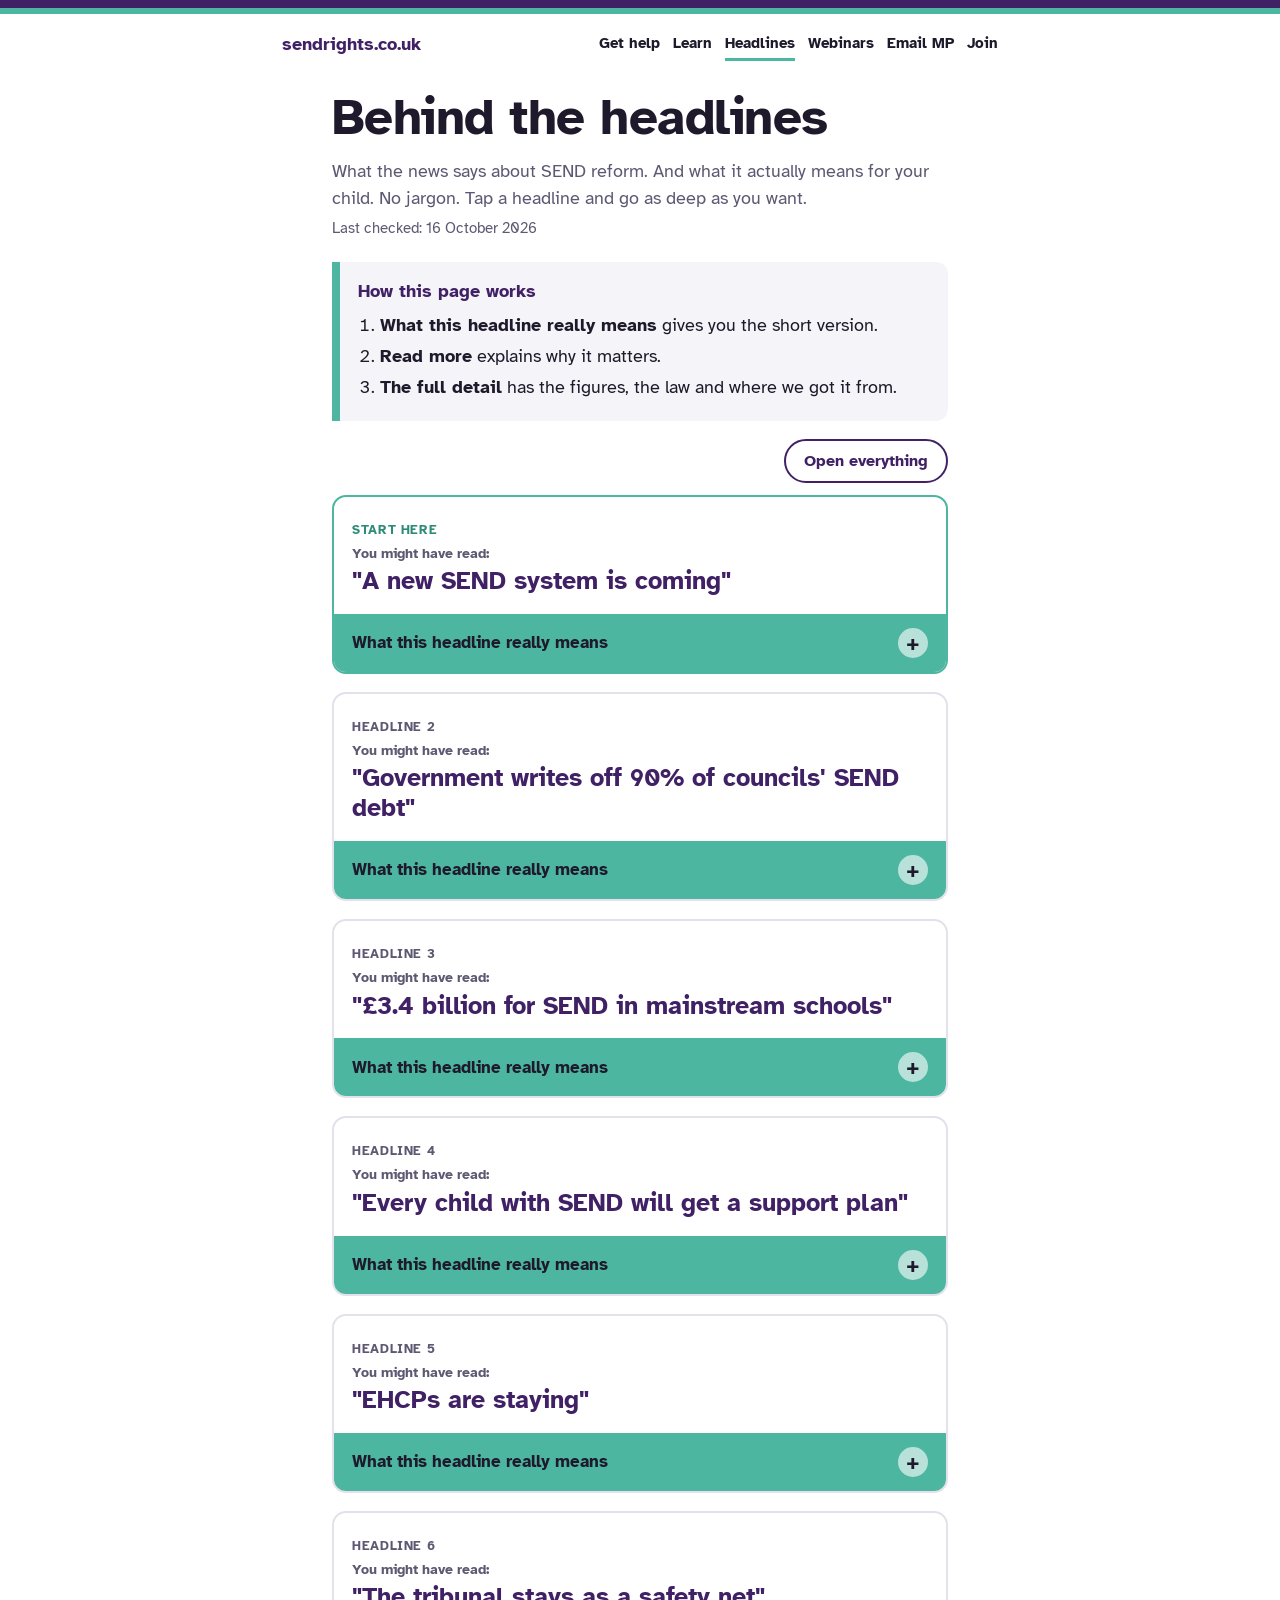
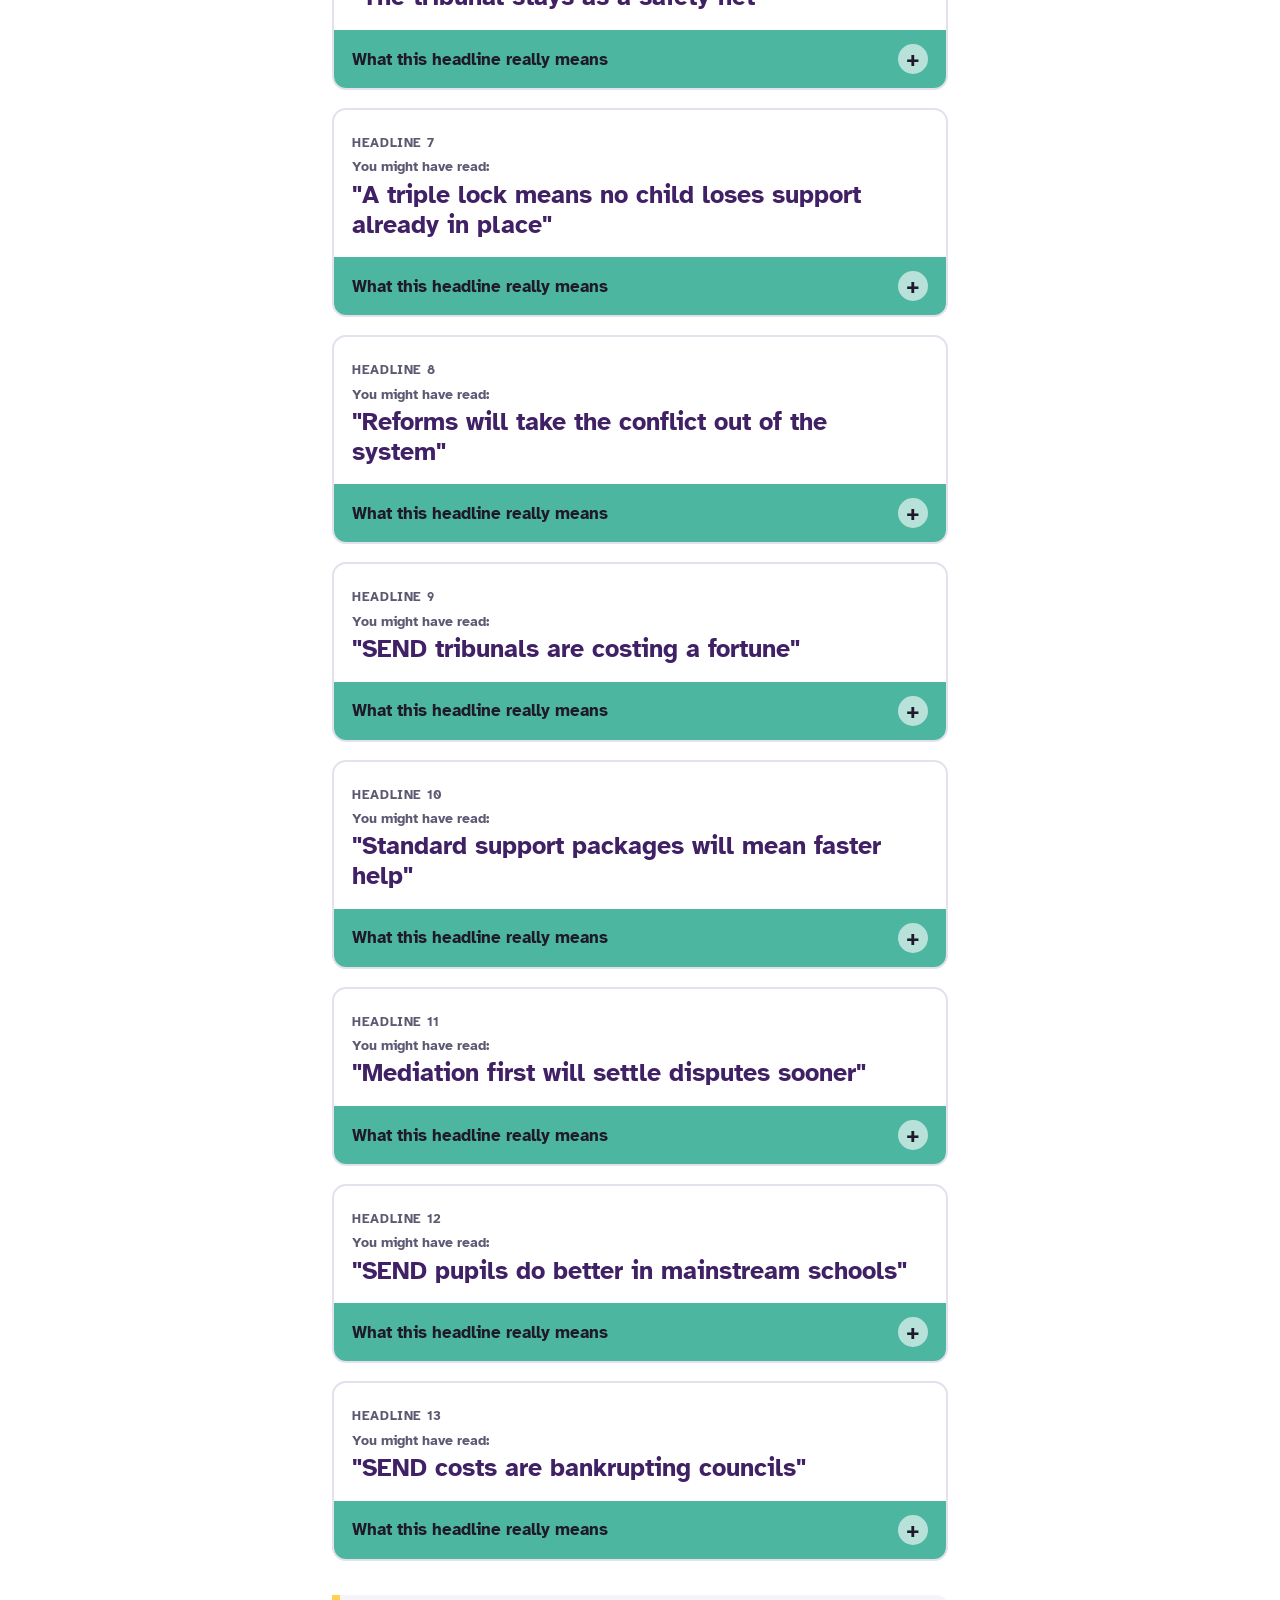
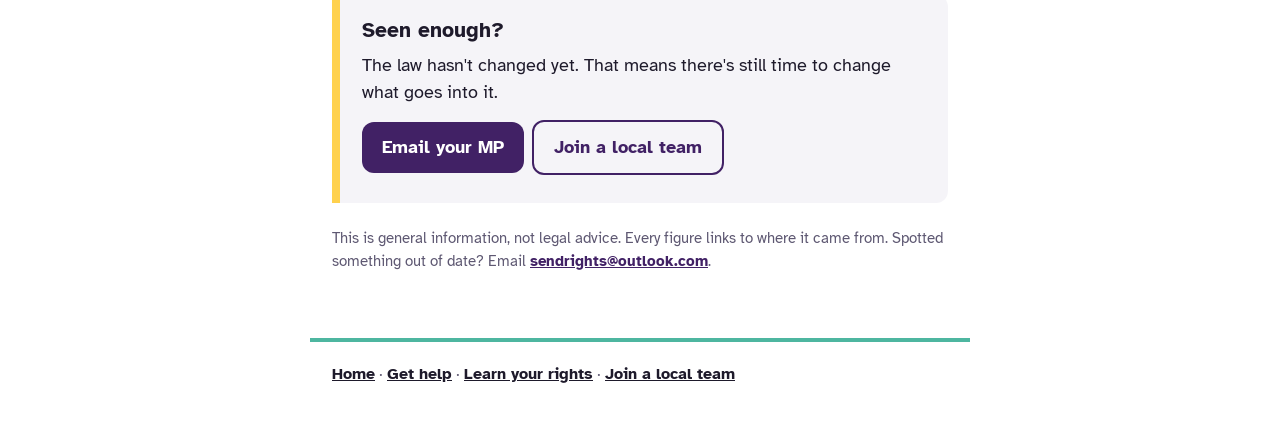
==== headlines.html @ 2fbb5304 "Add Behind the headlines page and link it from nav and home Co-Authored-By: Claude Opus 5.5 <noreply" ====
<!DOCTYPE html>
<html lang="en-GB">
<head>
<meta charset="utf-8">
<meta name="viewport" content="width=device-width, initial-scale=1, viewport-fit=cover">
<title>Behind the headlines | sendrights.co.uk</title>
<meta name="description" content="What the news says about SEND reform, and what it actually means for your child. Plain English, one tap at a time.">
<meta property="og:title" content="Behind the headlines">
<meta property="og:description" content="What the news says about SEND reform, and what it actually means for your child.">
<meta property="og:url" content="https://sendrights.co.uk/headlines">
<meta property="og:image" content="https://sendrights.co.uk/og-learn.png">
<meta property="og:image:width" content="1200">
<meta property="og:image:height" content="630">
<meta property="og:type" content="website">
<meta name="twitter:card" content="summary_large_image">
<meta name="twitter:image" content="https://sendrights.co.uk/og-learn.png">
<link rel="preconnect" href="https://fonts.googleapis.com">
<link rel="preconnect" href="https://fonts.gstatic.com" crossorigin>
<link href="https://fonts.googleapis.com/css2?family=Atkinson+Hyperlegible:wght@400;700&display=swap" rel="stylesheet">
<link rel="stylesheet" href="/site.css">
<style>
:root{--teal-soft:#E6F5F1;--yellow-soft:#FFF6DB;--t2line:#CFE9E2;--t3line:#F1DFA6}
@media (prefers-color-scheme:dark){:root{--teal-soft:#1D2E2C;--yellow-soft:#2E2818;--t2line:#2C4A44;--t3line:#4A3F22}}
.intro{color:var(--muted);font-size:1.1rem;margin:14px 0 6px;max-width:34em}
.checked{color:var(--muted);font-size:.95rem;margin:0 0 22px}
.how{background:var(--tint);border-left:8px solid var(--teal);border-radius:0 12px 12px 0;padding:16px 18px;margin:0 0 8px}
.how h2{font-size:1.15rem;margin:0 0 6px;color:var(--plum-text)}
.how ol{margin:0;padding-left:22px}
.how li{margin:4px 0}
.controls{display:flex;justify-content:flex-end;margin:18px 0 12px}
.controls button{font:inherit;font-size:1rem;font-weight:700;background:transparent;color:var(--plum-text);border:2px solid var(--plum-text);border-radius:999px;padding:8px 18px;cursor:pointer}
.controls button:hover{background:var(--plum);border-color:var(--plum);color:#fff}
article.hl{background:var(--card);border:2px solid var(--line);border-radius:14px;margin:0 0 18px;overflow:hidden}
article.hl.start{border-color:var(--teal)}
.hl-head{padding:18px 18px 4px}
.num{display:inline-block;font-size:.8rem;font-weight:700;letter-spacing:.05em;text-transform:uppercase;color:var(--muted);margin-bottom:4px}
.start .num{color:var(--teal-text)}
.says{font-size:.85rem;font-weight:700;color:var(--muted);margin:0}
.hl h3{font-size:clamp(1.25rem,4.6vw,1.55rem);line-height:1.2;color:var(--plum-text);margin:2px 0 14px}
details{margin:0}
summary{list-style:none;cursor:pointer;display:flex;align-items:center;justify-content:space-between;gap:12px;font-weight:700}
summary::-webkit-details-marker{display:none}
summary::after{content:"+";flex:none;width:30px;height:30px;border-radius:50%;display:grid;place-items:center;font-size:22px;line-height:1}
details[open]>summary::after{content:"\2212"}
summary:focus-visible{outline:3px solid var(--yellow);outline-offset:2px}
details.t1>summary{background:var(--teal);color:#1E1A2B;padding:14px 18px;font-size:1.05rem}
details.t1>summary::after{background:rgba(255,255,255,.6);color:#1E1A2B}
details.t1>.body{padding:16px 18px 18px;background:var(--teal-soft)}
.nutshell{font-size:1.15rem;margin:0 0 16px}
details.t2{background:var(--card);border-radius:12px;border:1px solid var(--t2line)}
details.t2>summary{padding:12px 16px;color:var(--plum-text)}
details.t2>summary::after{background:var(--yellow);color:#412165}
details.t2>.body{padding:0 16px 16px}
details.t3{background:var(--yellow-soft);border-radius:10px;margin-top:14px;border:1px solid var(--t3line)}
details.t3>summary{padding:11px 14px;color:var(--plum-text);font-size:.98rem}
details.t3>summary::after{background:var(--plum);color:#fff;font-size:20px}
details.t3>.body{padding:0 14px 14px;font-size:1rem}
.body p{margin:0 0 12px}
.body p:last-child{margin-bottom:0}
.body ul{margin:0 0 12px;padding-left:22px}
.body li{margin:4px 0}
.do{background:var(--card);border-left:4px solid var(--teal);padding:10px 12px;border-radius:6px;margin:12px 0}
.do strong{color:var(--plum-text)}
.src{font-size:.85rem;color:var(--muted);margin-top:12px}
.src a{color:var(--muted)}
.next{margin-top:34px;padding:20px 22px;border-left:8px solid var(--yellow);background:var(--tint);border-radius:0 12px 12px 0}
.next h2{margin:0 0 6px;font-size:1.3rem}
.next p{margin:0 0 14px}
.btn{display:inline-block;background:var(--plum);color:#fff;font-weight:700;padding:12px 20px;border-radius:12px;text-decoration:none;margin:0 8px 8px 0}
.btn.alt{background:transparent;color:var(--plum-text);border:2px solid var(--plum-text)}
.note{color:var(--muted);font-size:.95rem;margin-top:24px}
.note a{color:var(--plum-text);font-weight:700}
@media print{details>.body{display:block!important}summary::after,.controls,.site-head nav{display:none}}
</style>
</head>
<body>
<div class="bars" aria-hidden="true"></div>
<header class="site-head"><a class="brand" href="/">sendrights.co.uk</a><nav><a href="/help">Get help</a><a href="/learn">Learn</a><a href="/headlines" aria-current="page">Headlines</a><a href="/webinars">Webinars</a><a href="/mp">Email MP</a><a href="/join">Join</a></nav></header>
<main>
  <h1 class="page-title">Behind the headlines</h1>
  <p class="intro">What the news says about SEND reform. And what it actually means for your child. No jargon. Tap a headline and go as deep as you want.</p>
  <p class="checked">Last checked: 16 October 2026</p>

  <section class="how">
    <h2>How this page works</h2>
    <ol>
      <li><strong>What this headline really means</strong> gives you the short version.</li>
      <li><strong>Read more</strong> explains why it matters.</li>
      <li><strong>The full detail</strong> has the figures, the law and where we got it from.</li>
    </ol>
  </section>

  <div class="controls">
    <button type="button" id="toggleAll" aria-pressed="false">Open everything</button>
  </div>

  <!-- 1 -->
  <article class="hl start">
    <div class="hl-head">
      <span class="num">Start here</span>
      <p class="says">You might have read:</p>
      <h3>"A new SEND system is coming"</h3>
    </div>
    <details class="t1">
      <summary>What this headline really means</summary>
      <div class="body">
        <p class="nutshell">None of it is law yet. Your child's rights today are exactly the same as they were.</p>
        <details class="t2">
          <summary>Read more</summary>
          <div class="body">
            <p>The government has published plans. Plans are not law. To change your child's rights, Parliament has to pass a new Act first.</p>
            <p>So if a school or council tells you support has changed "because of the reforms", that is not correct. Ask them to put it in writing and tell you which law they are relying on.</p>
            <details class="t3">
              <summary>The full detail</summary>
              <div class="body">
                <p>The plans are in the Schools White Paper, "Every Child Achieving and Thriving", published on 23 February 2026. The consultation on it closed on 18 May 2026.</p>
                <p>The King's Speech on 13 May 2026 announced an "Education for All Bill" to bring in the changes. Most of the changes are expected from 2029 or 2030.</p>
                <p>Until then, the Children and Families Act 2014 still applies in full. That means today:</p>
                <ul>
                  <li>You can ask your council for an EHC needs assessment. It has 6 weeks to decide.</li>
                  <li>A final plan should be issued within 20 weeks.</li>
                  <li>The council must deliver what is in the plan.</li>
                  <li>You can appeal to an independent tribunal if you disagree.</li>
                </ul>
                <div class="do"><strong>What you can do:</strong> use your rights now. IPSEA and SOS!SEN both give free advice, and IPSEA has template letters.</div>
                <p class="src">Sources: <a href="https://commonslibrary.parliament.uk/research-briefings/cbp-10550">House of Commons Library</a> · <a href="https://feweek.co.uk/education-for-all-send-reform-bill-confirmed-in-kings-speech-2026/">FE Week</a> · <a href="https://contact.org.uk/about-contact/news-and-views/brief-overview-of-the-schools-white-paper-in-england/">Contact</a> · <a href="https://www.ipsea.org.uk/">IPSEA</a> · <a href="https://www.sossen.org.uk/">SOS!SEN</a></p>
              </div>
            </details>
          </div>
        </details>
      </div>
    </details>
  </article>

  <!-- 2 -->
  <article class="hl">
    <div class="hl-head">
      <span class="num">Headline 2</span>
      <p class="says">You might have read:</p>
      <h3>"Government writes off 90% of councils' SEND debt"</h3>
    </div>
    <details class="t1">
      <summary>What this headline really means</summary>
      <div class="body">
        <p class="nutshell">The government will pay off most of what councils overspent on SEND. But the money comes with strings attached.</p>
        <details class="t2">
          <summary>Read more</summary>
          <div class="body">
            <p>Councils don't get the money automatically. They have to write a "local SEND reform plan", and the government has to approve it.</p>
            <p>That plan commits the council to the government's reforms. The same reforms that would weaken families' legal rights.</p>
            <p>So the write-off works like a reward for signing up. A council that won't sign up stays in debt.</p>
            <details class="t3">
              <summary>The full detail</summary>
              <div class="body">
                <p>The write-off covers 90% of councils' high needs deficits built up to the end of March 2026. In total that is around £5 billion. It is paid as a "high needs stability grant".</p>
                <p>Councils still have to find the other 10% themselves. For Hampshire alone, that is more than £35 million.</p>
                <p>One critic warned the local plans risk becoming a national version of the "safety valve" scheme. Under that scheme, some councils got bailout money in exchange for cutting SEND costs.</p>
                <p>The debt didn't come from waste. It built up because the cost of supporting children with high needs was more than the money councils were given.</p>
                <div class="do"><strong>What you can do:</strong> ask your local councillors what your council's local SEND reform plan commits to, and whether families were consulted on it.</div>
                <p class="src">Sources: <a href="https://schoolsweek.co.uk/?p=241478">Schools Week</a> · <a href="https://schoolsweek.co.uk/council-wants-safety-valve-cash-back-in-dfe-deficit-write-off/">Schools Week (safety valve)</a> · <a href="https://www.liphookherald.com/news/politics/hampshire-ps354m-send-deficit-to-be-cut-under-government-bailout-878801">Liphook Herald (Hampshire)</a></p>
              </div>
            </details>
          </div>
        </details>
      </div>
    </details>
  </article>

  <!-- 3 -->
  <article class="hl">
    <div class="hl-head">
      <span class="num">Headline 3</span>
      <p class="says">You might have read:</p>
      <h3>"£3.4 billion for SEND in mainstream schools"</h3>
    </div>
    <details class="t1">
      <summary>What this headline really means</summary>
      <div class="body">
        <p class="nutshell">It sounds huge. But it is spread over three years and across every school in England. And none of it is promised to your child.</p>
        <details class="t2">
          <summary>Read more</summary>
          <div class="body">
            <p>The money is split into two pots. One goes straight to schools for things like small group help. The other pays for a bank of specialists, like speech and language therapists, that schools can call on.</p>
            <p>Both are good ideas. But neither is tied to a named child. A school decides how to spend it.</p>
            <p>An EHCP is different. It says what your child gets, and the council has to deliver it.</p>
            <details class="t3">
              <summary>The full detail</summary>
              <div class="body">
                <ul>
                  <li><strong>£1.6 billion</strong> over three years: the Inclusive Mainstream Fund, paid to early years settings, schools and colleges.</li>
                  <li><strong>£1.8 billion</strong> over three years: "Experts at Hand", a local bank of specialists schools can use, whether or not a child has an EHCP.</li>
                </ul>
                <p>This is real money, and it's fair to say so. But it covers every mainstream nursery, school and college in England, over three years.</p>
                <p>The big question is where the specialists will come from. Money can't buy a speech therapist who doesn't exist.</p>
                <p>Under section 42 of the Children and Families Act 2014, the council must secure the support written in an EHCP. A school fund carries no duty like that.</p>
                <p class="src">Sources: <a href="https://www.educationbusinessuk.net/node/24924">Education Business</a> · <a href="https://chamindajayanetti.substack.com/p/send-reform-a-tightrope-without-a">Chaminda Jayanetti</a></p>
              </div>
            </details>
          </div>
        </details>
      </div>
    </details>
  </article>

  <!-- 4 -->
  <article class="hl">
    <div class="hl-head">
      <span class="num">Headline 4</span>
      <p class="says">You might have read:</p>
      <h3>"Every child with SEND will get a support plan"</h3>
    </div>
    <details class="t1">
      <summary>What this headline really means</summary>
      <div class="body">
        <p class="nutshell">The plan is written by the school. An EHCP is the law. A school plan is a promise.</p>
        <details class="t2">
          <summary>Read more</summary>
          <div class="body">
            <p>The new plans are called Individual Support Plans, or ISPs. Schools would have a legal duty to write one for every child with SEND.</p>
            <p>But a duty to write a plan is not a duty to deliver it. If the school doesn't do what the ISP says, you couldn't take it to a judge.</p>
            <details class="t3">
              <summary>The full detail</summary>
              <div class="body">
                <p>ISPs would cover two levels of support, called "Targeted" and "Targeted Plus". They would replace today's SEN support.</p>
                <p>To be fair: children on SEN support today often have no written plan at all. For them, an ISP could be a step forward.</p>
                <p>The worry is the children who would qualify for an EHCP today, but would get an ISP instead. They would go from a legal right to a promise.</p>
                <p>The ISP proposals don't give families a route to tribunal. Even some supporters of the reforms have called for tribunal rights to cover ISP disputes.</p>
                <p class="src">Sources: <a href="https://contact.org.uk/about-contact/news-and-views/brief-overview-of-the-schools-white-paper-in-england/">Contact</a> · <a href="https://www.libdemvoice.org/labours-send-white-paper-gets-the-destination-right-and-the-journey-wrong-79193.html">Lib Dem Voice</a></p>
              </div>
            </details>
          </div>
        </details>
      </div>
    </details>
  </article>

  <!-- 5 -->
  <article class="hl">
    <div class="hl-head">
      <span class="num">Headline 5</span>
      <p class="says">You might have read:</p>
      <h3>"EHCPs are staying"</h3>
    </div>
    <details class="t1">
      <summary>What this headline really means</summary>
      <div class="body">
        <p class="nutshell">Only for children with "complex needs". Nobody has said what that means.</p>
        <details class="t2">
          <summary>Read more</summary>
          <div class="body">
            <p>The white paper doesn't define complex needs. But that phrase decides who keeps a legal right and who gets a school promise.</p>
            <p>The children most at risk are the ones who don't look complex in a classroom. The child who masks and seems fine. The child whose needs come out as behaviour. The child with anxiety who freezes or refuses.</p>
            <details class="t3">
              <summary>The full detail</summary>
              <div class="body">
                <p>Under the plans, only children who need a "Specialist Provision Package" would have an EHCP.</p>
                <p>More than 600,000 children in England have an EHCP today. Without a definition, families can't tell which of them would still qualify.</p>
                <p>If the definition isn't written into the Act itself, it could be set or changed later with much less scrutiny from Parliament.</p>
                <div class="do"><strong>What you can do:</strong> ask your MP one simple question. "What is the legal definition of complex needs, and where will it be written?"</div>
                <p class="src">Sources: <a href="https://www.healthwatchbrightonandhove.co.uk/news/2026-05-13/schools-white-paper-send-reforms">Healthwatch Brighton and Hove</a> · <a href="https://contact.org.uk/about-contact/news-and-views/brief-overview-of-the-schools-white-paper-in-england/">Contact</a></p>
              </div>
            </details>
          </div>
        </details>
      </div>
    </details>
  </article>

  <!-- 6 -->
  <article class="hl">
    <div class="hl-head">
      <span class="num">Headline 6</span>
      <p class="says">You might have read:</p>
      <h3>"The tribunal stays as a safety net"</h3>
    </div>
    <details class="t1">
      <summary>What this headline really means</summary>
      <div class="body">
        <p class="nutshell">It stays. But it loses its power over the thing families fight about most: which school.</p>
        <details class="t2">
          <summary>Read more</summary>
          <div class="body">
            <p>Today, if a judge agrees with you, they can order the council to name the school your child needs.</p>
            <p>Under the plans, the tribunal couldn't name a school. It could only ask the council to look at its decision again. Then the council decides again.</p>
            <p>That's the council marking its own homework.</p>
            <details class="t3">
              <summary>The full detail</summary>
              <div class="body">
                <p>Section 39 of the Children and Families Act 2014 says the council must name the school you ask for, unless:</p>
                <ul>
                  <li>it isn't suitable for your child, or</li>
                  <li>it would affect other children's education, or</li>
                  <li>it would be an inefficient use of resources.</li>
                </ul>
                <p>Around 25,000 SEND appeals were registered in 2024/25. Even in appeals about which school, parents still won more than half the time. Under the plans, those wins would become a request to think again.</p>
                <p class="src">Sources: <a href="https://www.wardhadaway.com/insights/updates/the-biggest-shift-in-send-we-have-seen-in-a-decade-exploring-the-schools-white-paper-2026/">Ward Hadaway</a> · <a href="https://www.brownejacobson.com/insights/send-tribunal-data-released">Browne Jacobson</a></p>
              </div>
            </details>
          </div>
        </details>
      </div>
    </details>
  </article>

  <!-- 7 -->
  <article class="hl">
    <div class="hl-head">
      <span class="num">Headline 7</span>
      <p class="says">You might have read:</p>
      <h3>"A triple lock means no child loses support already in place"</h3>
    </div>
    <details class="t1">
      <summary>What this headline really means</summary>
      <div class="body">
        <p class="nutshell">It protects support that's already there, for now. It doesn't protect the children who come next.</p>
        <details class="t2">
          <summary>Read more</summary>
          <div class="body">
            <p>Children with an EHCP in a mainstream school wouldn't be moved onto the new plans until at least 2030. That's a delay, not a guarantee.</p>
            <p>And it does nothing for a younger brother or sister, or a child who gets diagnosed next year. They would go straight into the new system.</p>
            <details class="t3">
              <summary>The full detail</summary>
              <div class="body">
                <p>The "triple lock" of transitional protections was announced with the Education for All Bill in the King's Speech in May 2026.</p>
                <p>When the Schools Minister was asked whether children could lose their plans when they are reassessed, she didn't give a direct answer.</p>
                <p>Protections are only as strong as the words in the final law. Promises in a speech can't be enforced.</p>
                <div class="do"><strong>What you can do:</strong> ask your MP whether the protections will be written into the Act, and what happens at a child's first review after 2030.</div>
                <p class="src">Sources: <a href="https://www.localgovernmentlawyer.co.uk/education-law/394-education-news/100477-government-says-education-for-all-bill-will-ensure-smooth-transition-to-new-send-support-system-via-triple-lock-of-protections">Local Government Lawyer</a> · <a href="https://www.healthwatchbrightonandhove.co.uk/news/2026-05-13/schools-white-paper-send-reforms">Healthwatch Brighton and Hove</a> · <a href="https://www.libdemvoice.org/labours-send-white-paper-gets-the-destination-right-and-the-journey-wrong-79193.html">Lib Dem Voice</a></p>
              </div>
            </details>
          </div>
        </details>
      </div>
    </details>
  </article>

  <!-- 8 -->
  <article class="hl">
    <div class="hl-head">
      <span class="num">Headline 8</span>
      <p class="says">You might have read:</p>
      <h3>"Reforms will take the conflict out of the system"</h3>
    </div>
    <details class="t1">
      <summary>What this headline really means</summary>
      <div class="body">
        <p class="nutshell">The conflict happens because councils say no when the law says yes. Families win almost every appeal.</p>
        <details class="t2">
          <summary>Read more</summary>
          <div class="body">
            <p>When a family goes to tribunal and a judge looks at the evidence, the family nearly always wins. That isn't parents being difficult. It's councils getting decisions wrong.</p>
            <p>Taking away appeal rights doesn't fix wrong decisions. It's like cutting complaints by closing the complaints desk.</p>
            <details class="t3">
              <summary>The full detail</summary>
              <div class="body">
                <p>In 2022-23, parents won 98.3% of appeals that reached a hearing. Of 7,968 hearings, only 136 backed the council's decision.</p>
                <p>Appeals keep rising. Around 25,000 were registered in 2024/25, up 18% on the year before.</p>
                <p>The real fix is lawful decisions the first time, with enough money and staff behind them.</p>
                <p class="src">Sources: <a href="https://schoolsweek.co.uk/?p=195881">Schools Week</a> · <a href="https://www.brownejacobson.com/insights/send-tribunal-data-released">Browne Jacobson</a></p>
              </div>
            </details>
          </div>
        </details>
      </div>
    </details>
  </article>

  <!-- 9 -->
  <article class="hl">
    <div class="hl-head">
      <span class="num">Headline 9</span>
      <p class="says">You might have read:</p>
      <h3>"SEND tribunals are costing a fortune"</h3>
    </div>
    <details class="t1">
      <summary>What this headline really means</summary>
      <div class="body">
        <p class="nutshell">They do cost a lot. Mostly because councils keep fighting cases they then lose.</p>
        <details class="t2">
          <summary>Read more</summary>
          <div class="body">
            <p>Councils spend huge sums defending decisions that judges overturn. That money could have paid for the support in the first place.</p>
            <p>Families don't pay a fee to appeal. What they pay is time, stress and months of their lives.</p>
            <details class="t3">
              <summary>The full detail</summary>
              <div class="body">
                <ul>
                  <li>Councils were estimated to have spent <strong>£153 million</strong> defending SEND appeals in 2023/24.</li>
                  <li>Since the 2014 reforms, the estimate is <strong>£580 million</strong>.</li>
                  <li>Appeals that councils lost cost taxpayers <strong>£60 million</strong> in 2021-22 alone.</li>
                </ul>
                <p>Cutting appeal rights would save some of that money. But only by stopping families challenging decisions that are wrong.</p>
                <p class="src">Sources: <a href="https://www.birkettlong.co.uk/insights/education/2024-send-tribunal-data-published-showing-appeals-increased-55">Birkett Long</a> · <a href="https://contact.org.uk/?p=23211">Contact</a></p>
              </div>
            </details>
          </div>
        </details>
      </div>
    </details>
  </article>

  <!-- 10 -->
  <article class="hl">
    <div class="hl-head">
      <span class="num">Headline 10</span>
      <p class="says">You might have read:</p>
      <h3>"Standard support packages will mean faster help"</h3>
    </div>
    <details class="t1">
      <summary>What this headline really means</summary>
      <div class="body">
        <p class="nutshell">A package is built around a label, not around your child.</p>
        <details class="t2">
          <summary>Read more</summary>
          <div class="body">
            <p>Today, an EHCP has to be written around your child's actual needs. Under the plans, support would come from set packages that councils buy in.</p>
            <p>Two autistic children can need completely different things. One needs weekly speech and language therapy. The other needs sensory breaks and a trusted adult. A package built for "autism" might fit neither.</p>
            <details class="t3">
              <summary>The full detail</summary>
              <div class="body">
                <p>The SEND Code of Practice says the support in an EHCP must be detailed, specific and normally quantified. That's why plans can be enforced. You can see exactly what was promised.</p>
                <p>The charity Contact has warned that the new packages remove the individual, tailored nature of plans.</p>
                <p>Packages also tend to be built around getting a child through school, not getting them on. Bright children with SEND need the barriers removed, not a lower ceiling.</p>
                <p>Faster help is good. But a plan you get quickly and can't enforce just means being told no faster.</p>
                <p class="src">Sources: <a href="https://contact.org.uk/about-contact/news-and-views/brief-overview-of-the-schools-white-paper-in-england/">Contact</a> · <a href="https://www.gov.uk/government/publications/send-code-of-practice-0-to-25">SEND Code of Practice</a></p>
              </div>
            </details>
          </div>
        </details>
      </div>
    </details>
  </article>

  <!-- 11 -->
  <article class="hl">
    <div class="hl-head">
      <span class="num">Headline 11</span>
      <p class="says">You might have read:</p>
      <h3>"Mediation first will settle disputes sooner"</h3>
    </div>
    <details class="t1">
      <summary>What this headline really means</summary>
      <div class="body">
        <p class="nutshell">Mediation can help. But a mediator can't make the council do anything.</p>
        <details class="t2">
          <summary>Read more</summary>
          <div class="body">
            <p>Mediation is a meeting where someone independent helps you and the council try to agree. It only works if the council is willing to move.</p>
            <p>Councils move because they know a judge is behind it. Weaken the judge and the council has less reason to agree.</p>
            <details class="t3">
              <summary>The full detail</summary>
              <div class="body">
                <p>Mediation is already part of the system. Before most appeals, you have to contact a mediation adviser first. You can then choose whether to mediate. Appeals only about the school named are the exception.</p>
                <p>The plans push mediation and school complaints processes harder, to cut the tribunal backlog. At the same time, the tribunal loses power over schools.</p>
                <p>More talking with less power behind it isn't faster justice.</p>
                <p class="src">Sources: <a href="https://www.wardhadaway.com/insights/updates/the-biggest-shift-in-send-we-have-seen-in-a-decade-exploring-the-schools-white-paper-2026/">Ward Hadaway</a> · <a href="https://www.ipsea.org.uk/">IPSEA</a></p>
              </div>
            </details>
          </div>
        </details>
      </div>
    </details>
  </article>

  <!-- 12 -->
  <article class="hl">
    <div class="hl-head">
      <span class="num">Headline 12</span>
      <p class="says">You might have read:</p>
      <h3>"SEND pupils do better in mainstream schools"</h3>
    </div>
    <details class="t1">
      <summary>What this headline really means</summary>
      <div class="body">
        <p class="nutshell">That compares different groups of children. It tells you nothing about your child.</p>
        <details class="t2">
          <summary>Read more</summary>
          <div class="body">
            <p>Children in special schools are often there because their needs couldn't be met in mainstream. So of course the groups get different results.</p>
            <p>It's like saying people who aren't in hospital are healthier. True. But it doesn't mean you should close the hospital.</p>
            <details class="t3">
              <summary>The full detail</summary>
              <div class="body">
                <p>The government's research says children with SEND in mainstream score around half a grade better at GCSE.</p>
                <p>Nobody is against inclusion when it works. The fight is about choice. Today the law gives families a strong right to name the school that fits their child.</p>
                <p>Mainstream inclusion also needs capacity. In one survey, 76% of school leaders expected a significant increase in workload under the plans.</p>
                <p class="src">Sources: <a href="https://gkstrategy.com/wp-content/uploads/2026/03/GK-Strategy-SEND-Reforms.pdf">GK Strategy</a> · <a href="https://www.naidex.co.uk/businesswithoutbarriers/news-article-business-without-barriers/plans-for-send-bill-prompt-concerns-for-teacher-workload">Naidex (Browne Jacobson survey)</a></p>
              </div>
            </details>
          </div>
        </details>
      </div>
    </details>
  </article>

  <!-- 13 -->
  <article class="hl">
    <div class="hl-head">
      <span class="num">Headline 13</span>
      <p class="says">You might have read:</p>
      <h3>"SEND costs are bankrupting councils"</h3>
    </div>
    <details class="t1">
      <summary>What this headline really means</summary>
      <div class="body">
        <p class="nutshell">Costs have risen because more children's needs are being spotted, and funding hasn't kept up. Children aren't the problem.</p>
        <details class="t2">
          <summary>Read more</summary>
          <div class="body">
            <p>Councils really are under huge pressure. That's true and worth saying.</p>
            <p>But a lot of the cost comes from the system failing early. When there's no suitable school nearby, councils pay for long taxi journeys and expensive placements further away.</p>
            <p>Removing rights doesn't make a child's needs smaller. It just moves the cost onto families.</p>
            <details class="t3">
              <summary>The full detail</summary>
              <div class="body">
                <ul>
                  <li>In one survey, 53% of councils said they couldn't set a balanced budget in 2026/27 if their SEND deficits went back on their books.</li>
                  <li>Councils were projected to spend around <strong>£12 billion</strong> on SEND by 2026, up from about £4 billion a decade earlier.</li>
                  <li>SEND school transport alone could cost <strong>£3.4 billion a year</strong> by 2030/31.</li>
                </ul>
                <p>Even the Local Government Association says it isn't right that a child has to travel a long way because there's no suitable school near home.</p>
                <p class="src">Sources: <a href="https://schoolsweek.co.uk/?p=225750">Schools Week</a> · <a href="https://www.learningdisabilitytoday.co.uk/news/send-system-is-broken-new-landmark-report-confirms/">Learning Disability Today</a> · <a href="https://lb2.local.gov.uk/node/8282301">Local Government Association</a></p>
              </div>
            </details>
          </div>
        </details>
      </div>
    </details>
  </article>

  <section class="next">
    <h2>Seen enough?</h2>
    <p>The law hasn't changed yet. That means there's still time to change what goes into it.</p>
    <a class="btn" href="/mp">Email your MP</a><a class="btn alt" href="/join">Join a local team</a>
  </section>

  <p class="note">This is general information, not legal advice. Every figure links to where it came from. Spotted something out of date? Email <a href="mailto:sendrights@outlook.com">sendrights@outlook.com</a>.</p>
</main>
<footer class="site-foot"><a href="/">Home</a> · <a href="/help">Get help</a> · <a href="/learn">Learn your rights</a> · <a href="/join">Join a local team</a></footer>
<script>
(function(){
  var btn=document.getElementById('toggleAll');
  if(!btn)return;
  btn.addEventListener('click',function(){
    var open=btn.getAttribute('aria-pressed')!=='true';
    document.querySelectorAll('details').forEach(function(d){d.open=open;});
    btn.setAttribute('aria-pressed',open?'true':'false');
    btn.textContent=open?'Close everything':'Open everything';
  });
})();
</script>
<script data-goatcounter="https://sendrights.goatcounter.com/count" async src="//gc.zgo.at/count.js"></script>
</body>
</html>
---- site.css ----
:root{--plum:#412165;--teal:#4DB6A0;--yellow:#FFD14D;--bg:#fff;--card:#fff;--tint:rgba(128,110,160,.08);--ink:#1E1A2B;--muted:#5E5872;--line:#E4E0EC;--plum-text:#412165;--teal-text:#2E8B77}
@media (prefers-color-scheme:dark){:root{--bg:#1C1426;--card:#241A31;--tint:rgba(190,170,230,.08);--ink:#F4F0FA;--muted:#BDB3CC;--line:#3A2D4C;--plum-text:#CDB6EC;--teal-text:#6FD0BA}}
*,*::before,*::after{box-sizing:border-box}
body{margin:0;background:var(--bg);color:var(--ink);font-family:"Atkinson Hyperlegible","Segoe UI","Helvetica Neue",Arial,sans-serif;font-size:18px;line-height:1.5}
.bars{height:14px;background:var(--plum);border-bottom:6px solid var(--teal)}
.site-head{max-width:760px;margin:0 auto;padding:14px 22px 0;display:flex;flex-wrap:wrap;align-items:center;justify-content:space-between;gap:8px 18px}
.site-head .brand{font-weight:700;color:var(--plum-text);text-decoration:none}
.site-head nav{display:flex;flex-wrap:wrap;gap:4px 13px}
.site-head nav a{color:var(--ink);text-decoration:none;font-weight:700;font-size:.92rem;padding:4px 0;border-bottom:3px solid transparent}
.site-head nav a:hover,.site-head nav a[aria-current]{border-bottom-color:var(--teal)}
main{max-width:660px;margin:0 auto;padding:30px 22px 50px}
.page-title{font-size:clamp(2.2rem,8vw,3.2rem);line-height:1.04;margin:0;letter-spacing:-.01em}
a:focus-visible,button:focus-visible{outline:3px solid var(--teal);outline-offset:3px}
.site-foot{max-width:660px;margin:0 auto;padding:20px 22px 40px;border-top:4px solid var(--teal);color:var(--muted);font-size:1rem}
.site-foot a{color:var(--ink);font-weight:700}
[tabindex="-1"]:focus{outline:none}
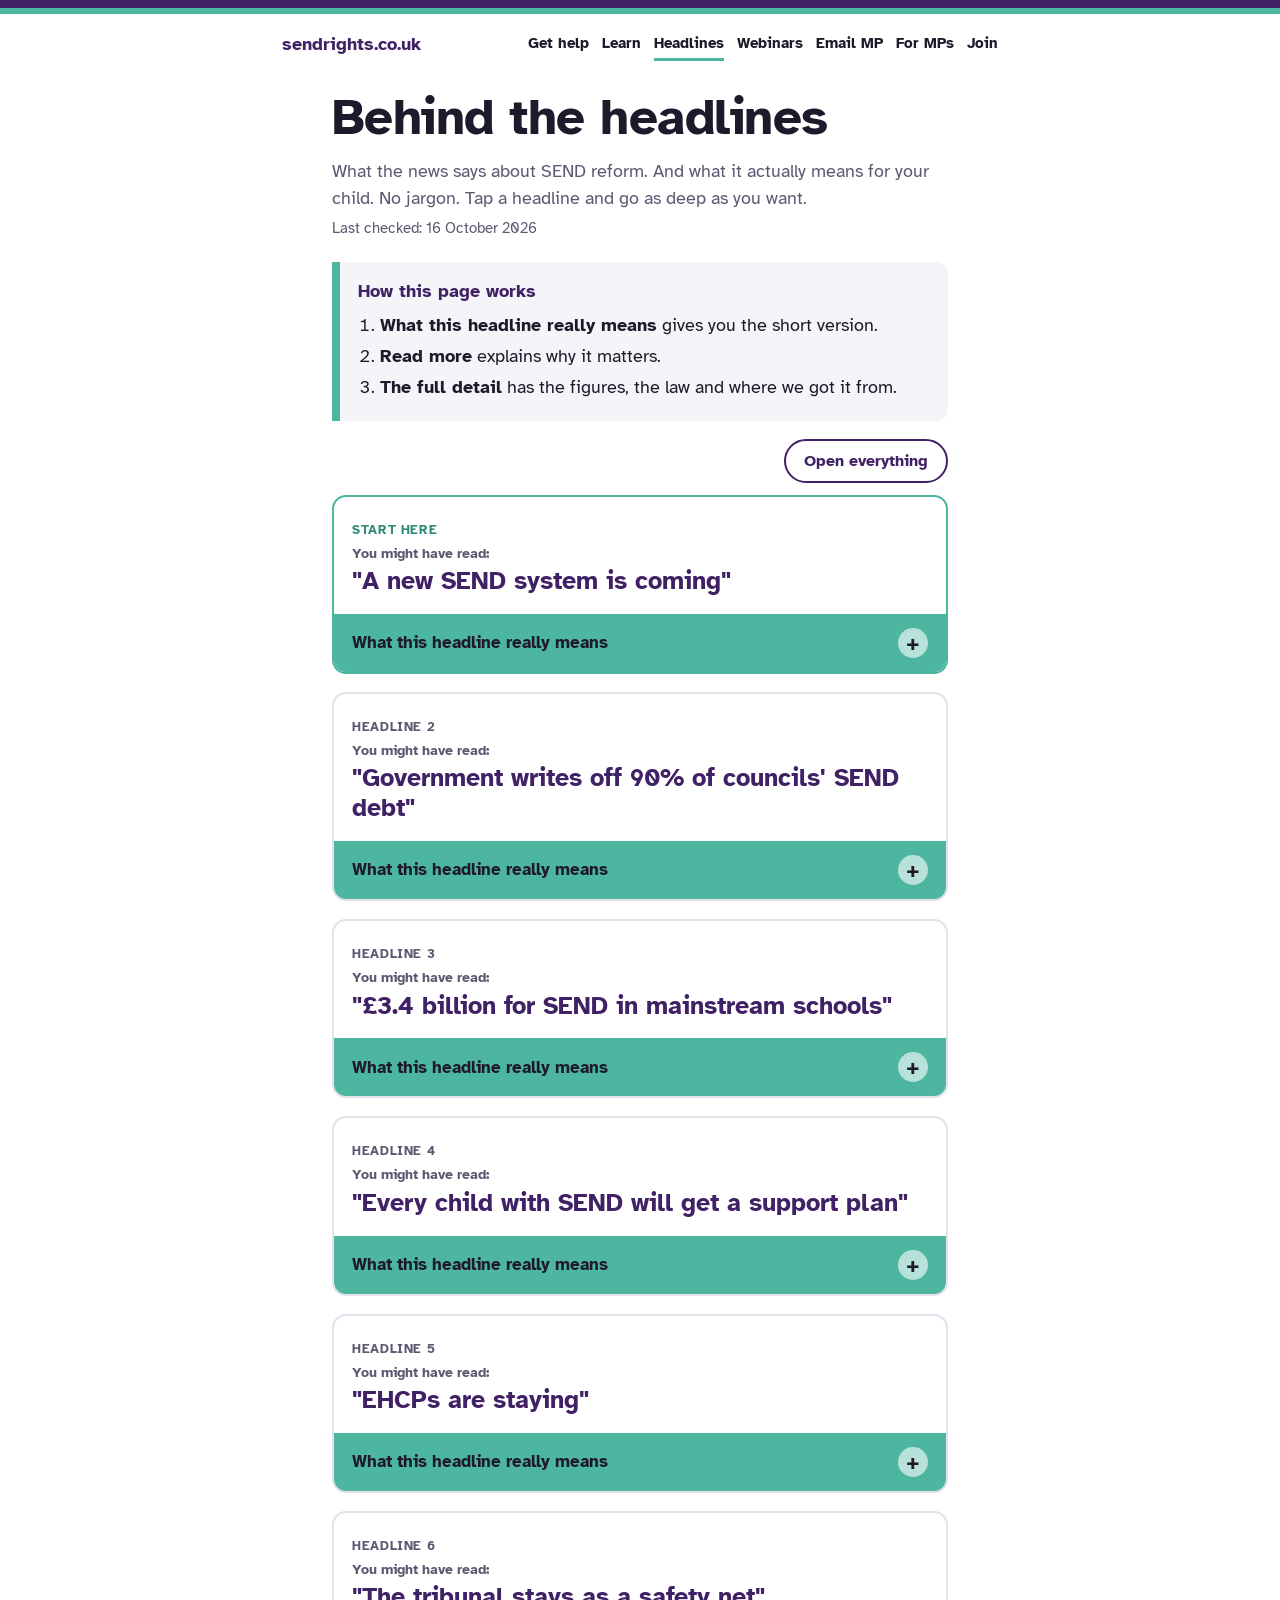
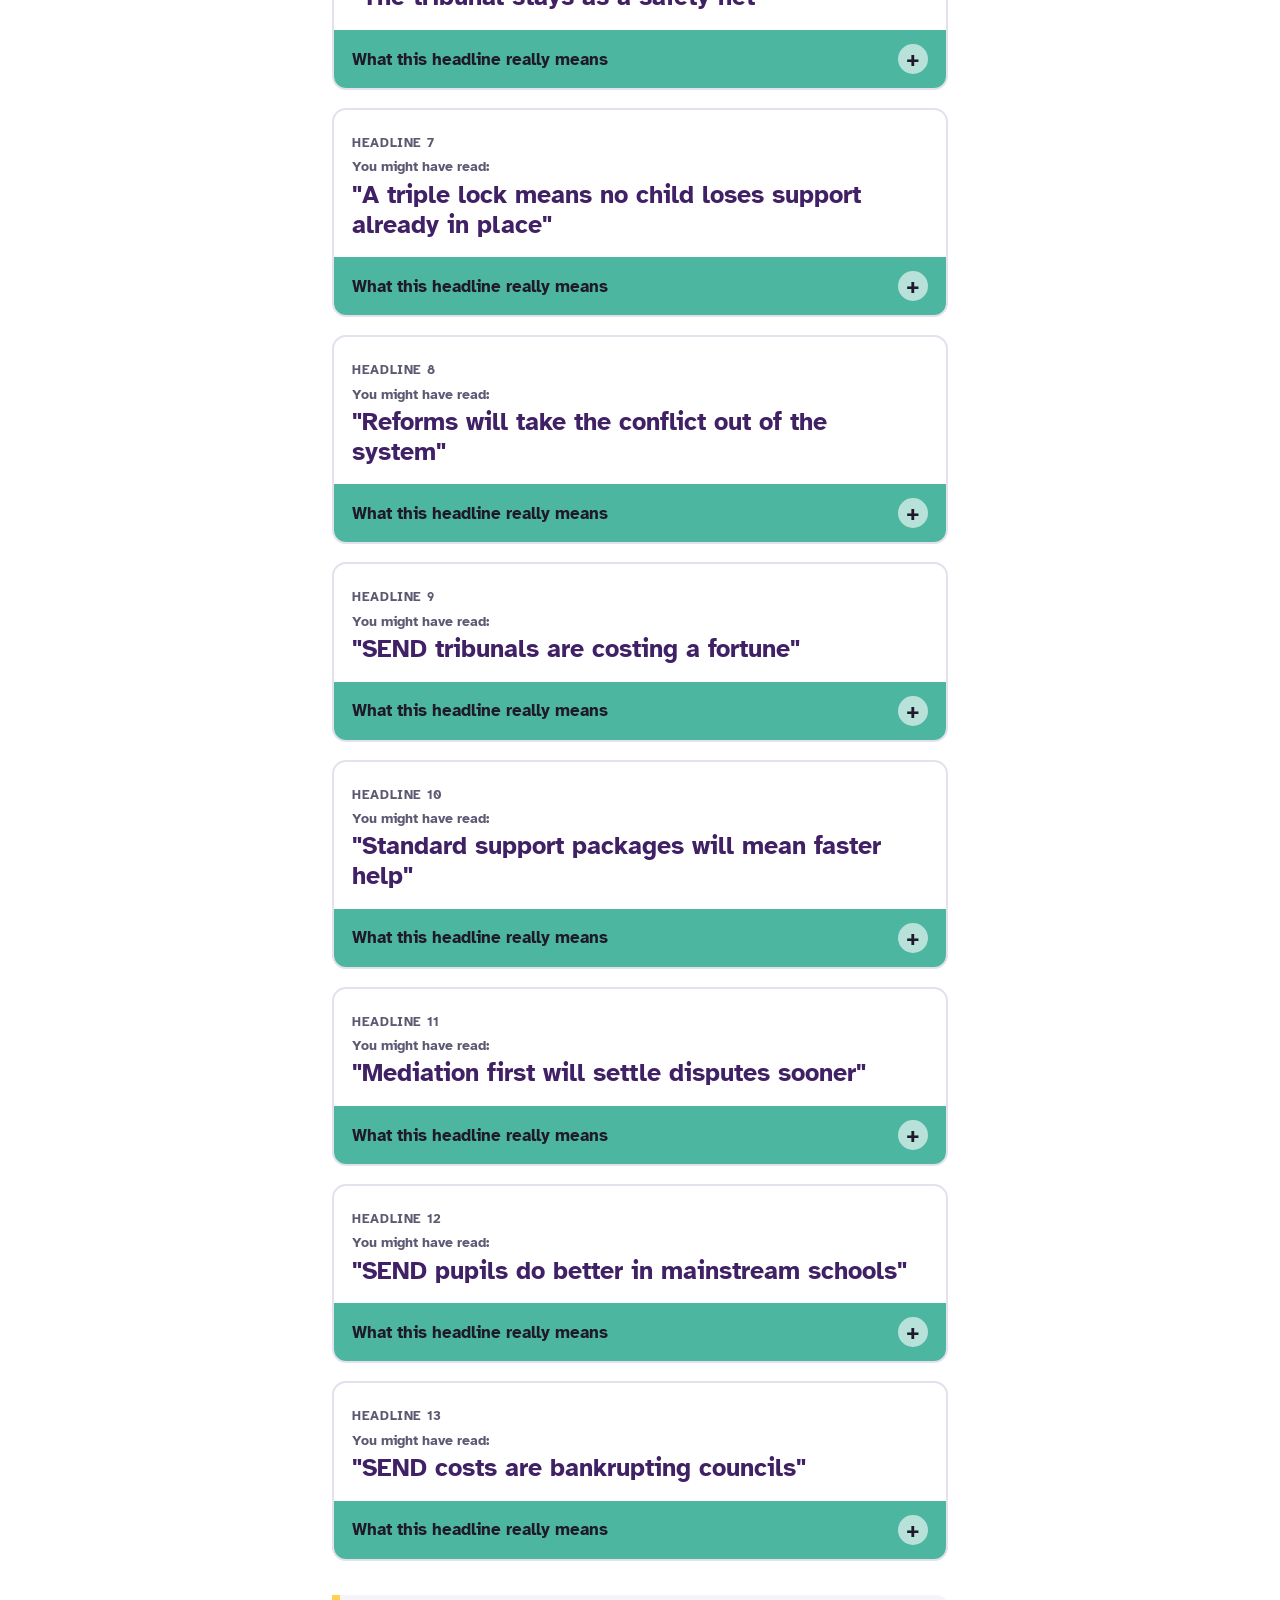
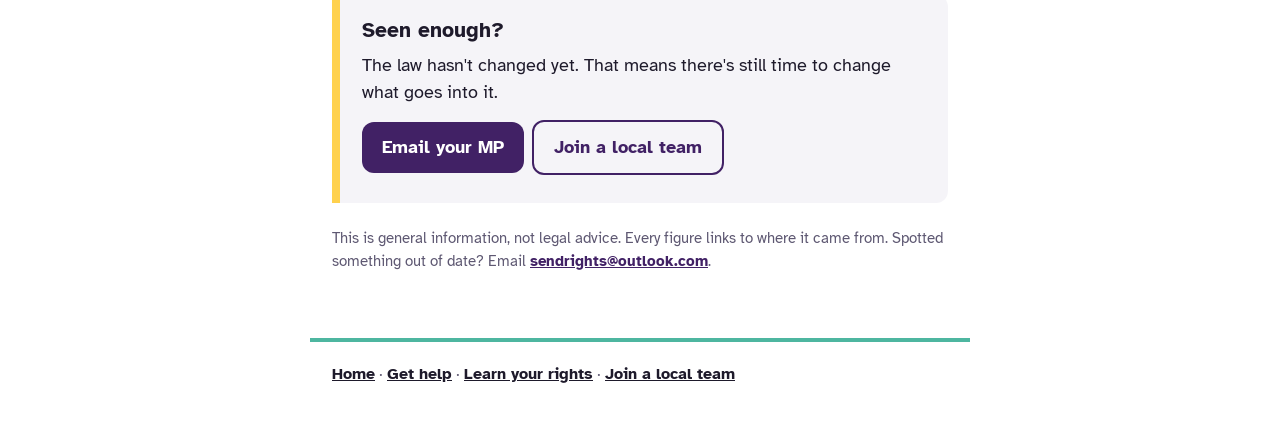
==== commit ce830a67: "Add For MPs briefing page with meeting request Co-Authored-By: Claude Opus 5.5 <noreply@anthropic.co" ====
--- a/headlines.html
+++ b/headlines.html
@@ -75,7 +75,7 @@
 </head>
 <body>
 <div class="bars" aria-hidden="true"></div>
-<header class="site-head"><a class="brand" href="/">sendrights.co.uk</a><nav><a href="/help">Get help</a><a href="/learn">Learn</a><a href="/headlines" aria-current="page">Headlines</a><a href="/webinars">Webinars</a><a href="/mp">Email MP</a><a href="/join">Join</a></nav></header>
+<header class="site-head"><a class="brand" href="/">sendrights.co.uk</a><nav><a href="/help">Get help</a><a href="/learn">Learn</a><a href="/headlines" aria-current="page">Headlines</a><a href="/webinars">Webinars</a><a href="/mp">Email MP</a><a href="/mps">For MPs</a><a href="/join">Join</a></nav></header>
 <main>
   <h1 class="page-title">Behind the headlines</h1>
   <p class="intro">What the news says about SEND reform. And what it actually means for your child. No jargon. Tap a headline and go as deep as you want.</p>
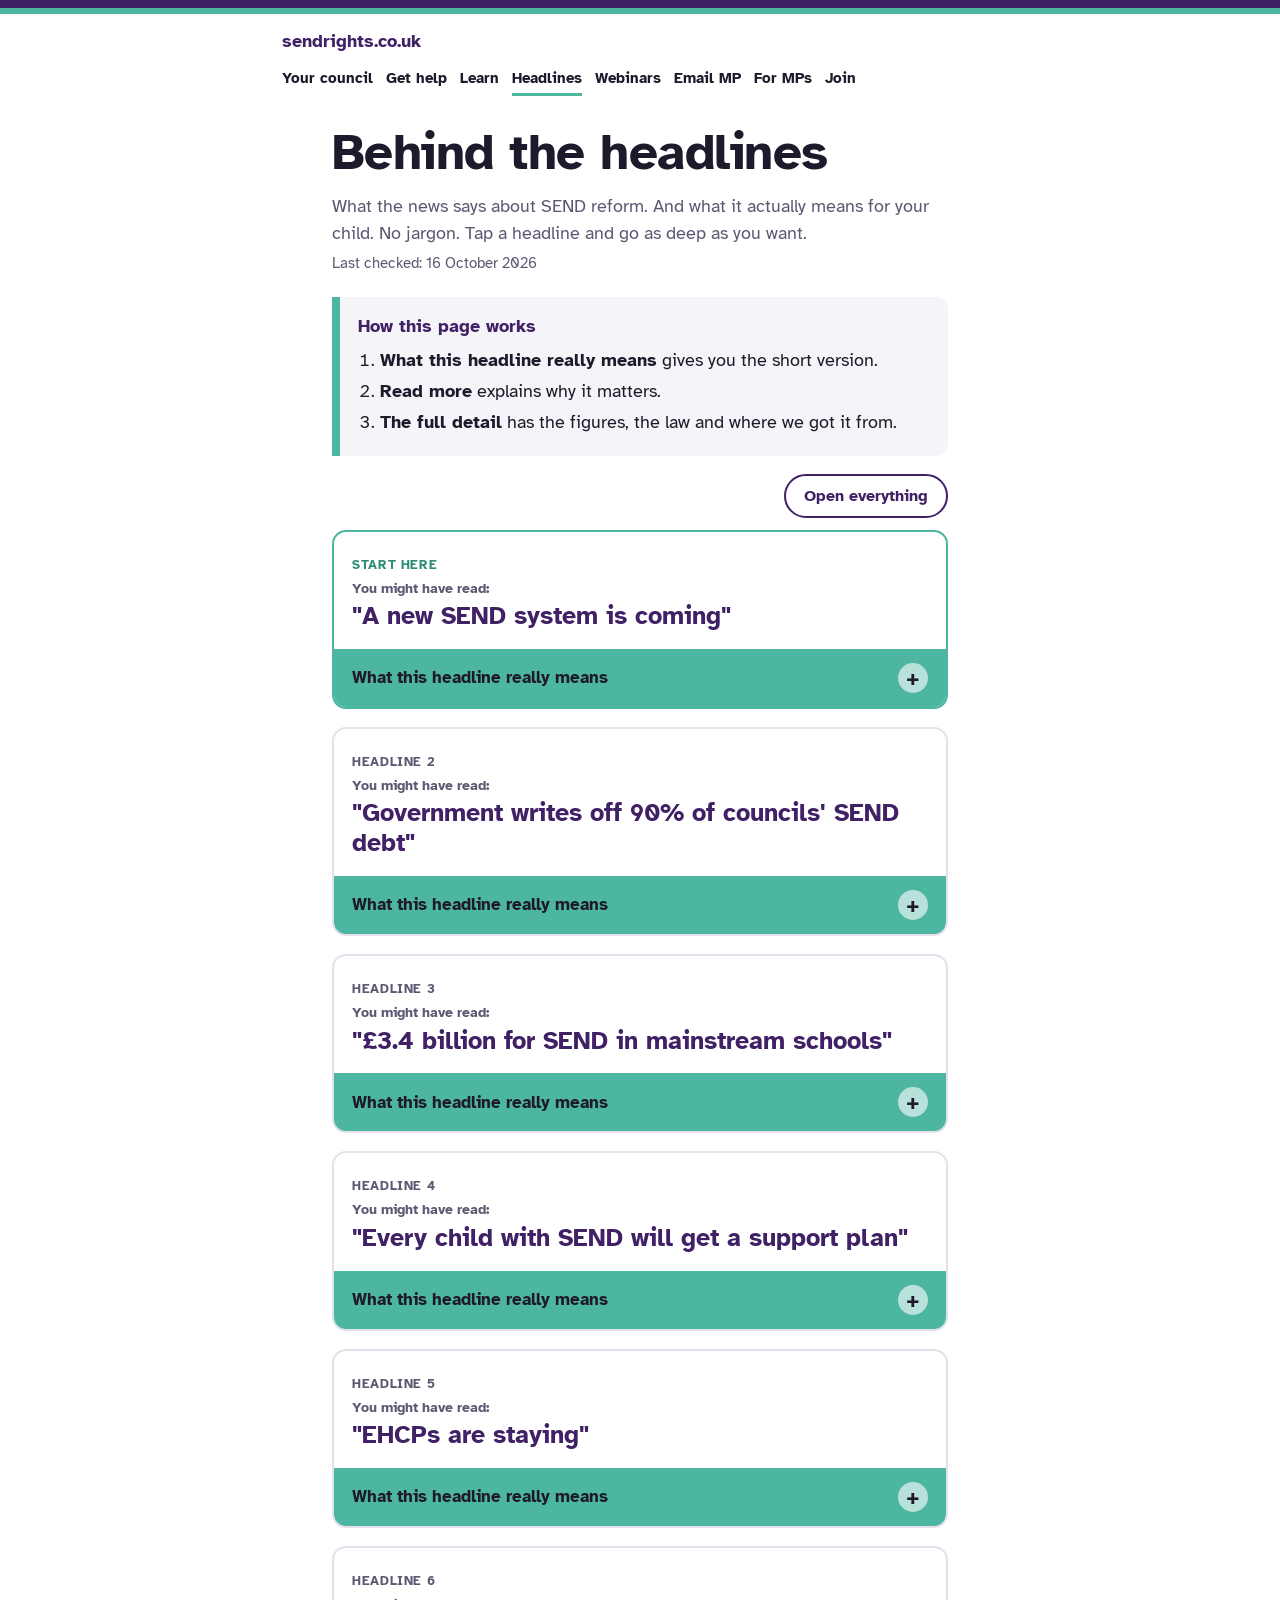
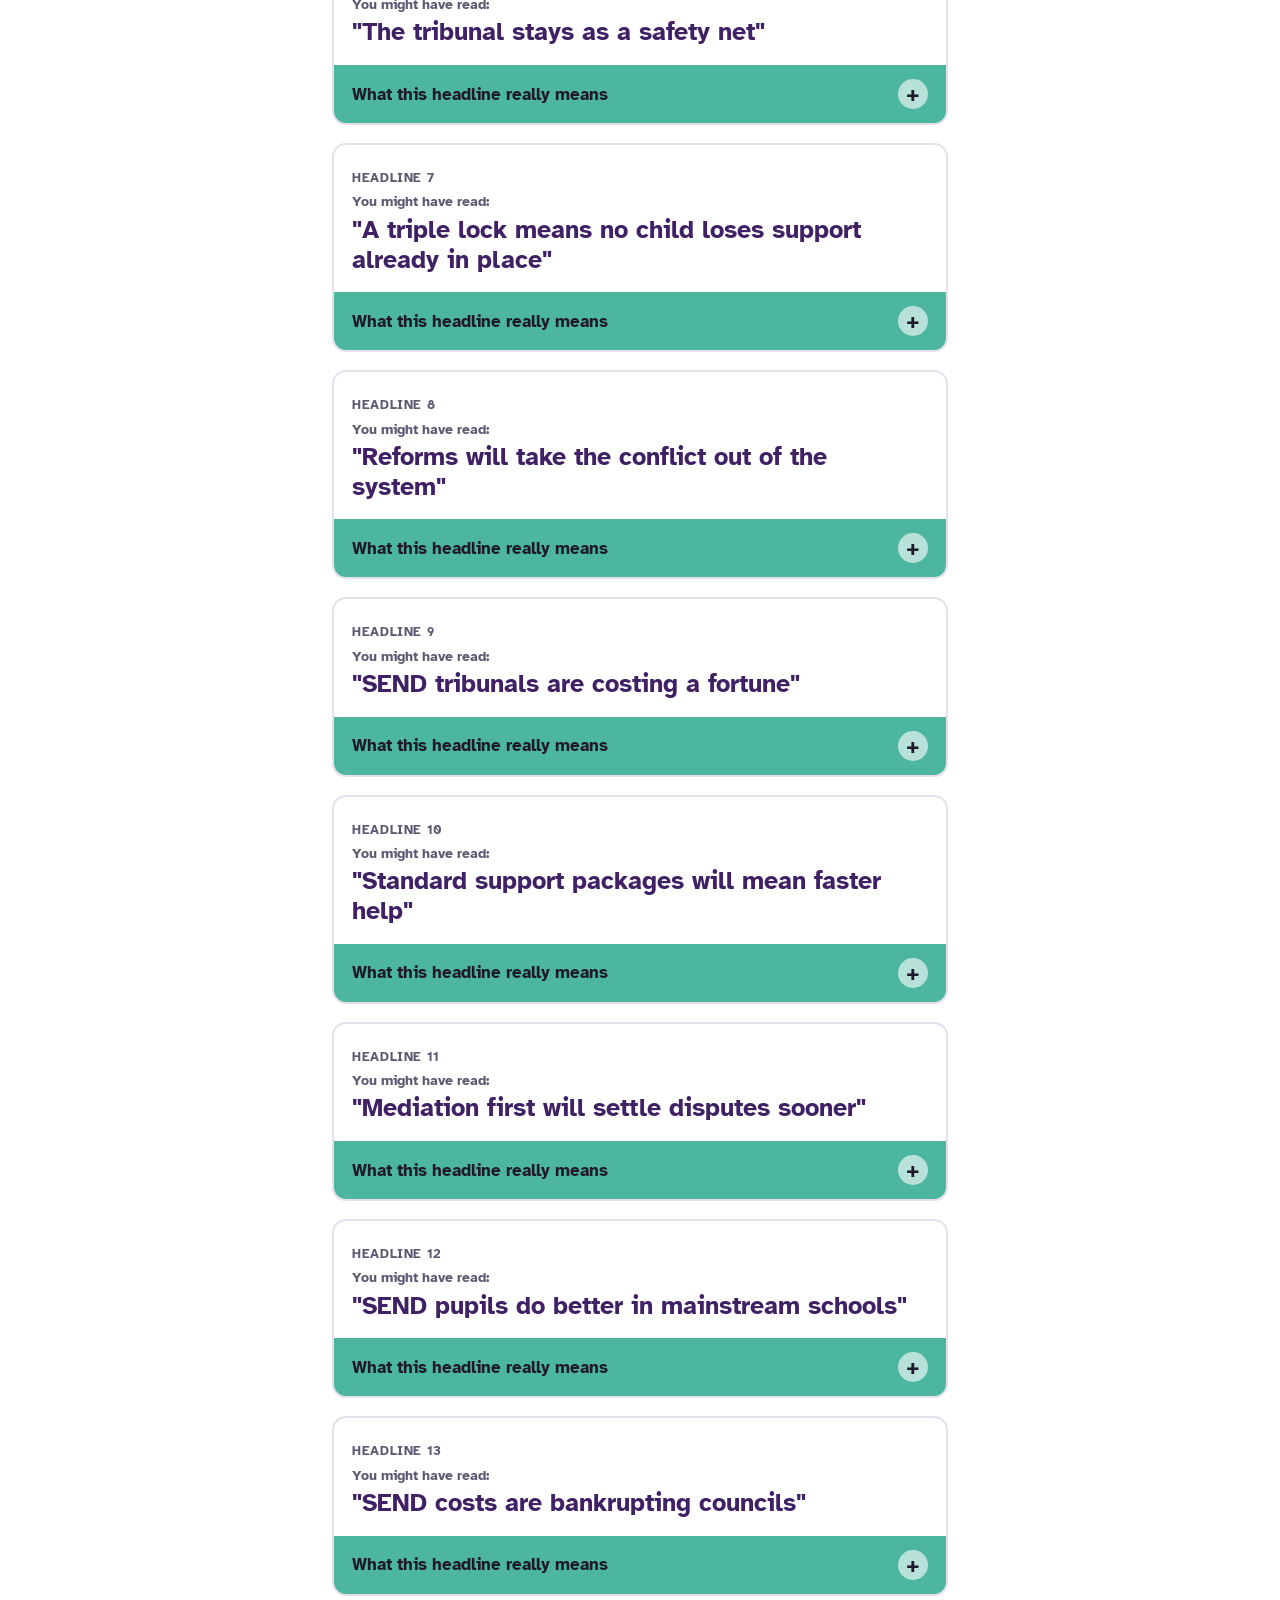
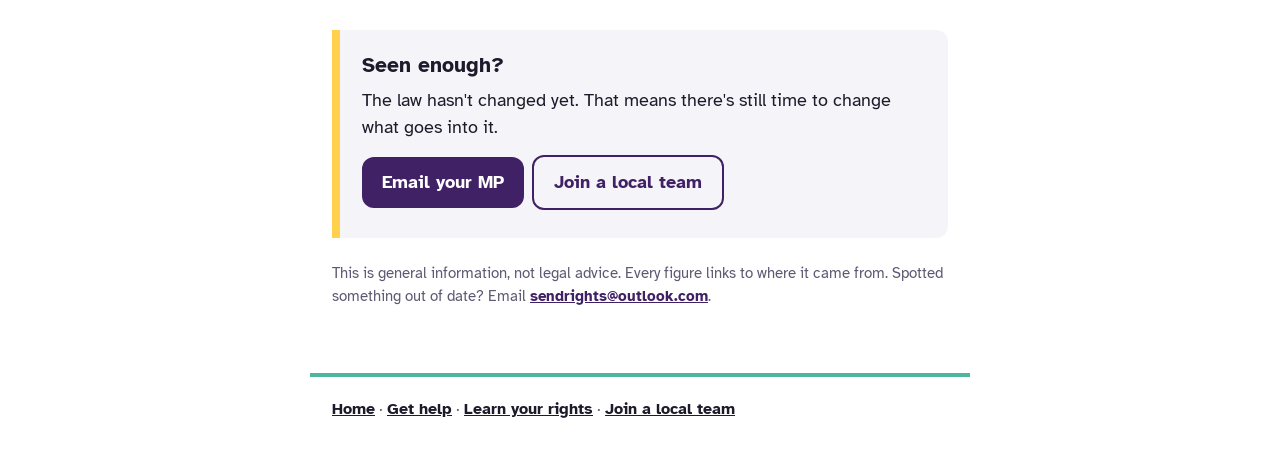
==== commit f09e3b25: "Add Your council page: Local SEND Reform Plans guide and infographic Co-Authored-By: Claude Opus 5.5" ====
--- a/headlines.html
+++ b/headlines.html
@@ -75,7 +75,7 @@
 </head>
 <body>
 <div class="bars" aria-hidden="true"></div>
-<header class="site-head"><a class="brand" href="/">sendrights.co.uk</a><nav><a href="/help">Get help</a><a href="/learn">Learn</a><a href="/headlines" aria-current="page">Headlines</a><a href="/webinars">Webinars</a><a href="/mp">Email MP</a><a href="/mps">For MPs</a><a href="/join">Join</a></nav></header>
+<header class="site-head"><a class="brand" href="/">sendrights.co.uk</a><nav><a href="/plans">Your council</a><a href="/help">Get help</a><a href="/learn">Learn</a><a href="/headlines" aria-current="page">Headlines</a><a href="/webinars">Webinars</a><a href="/mp">Email MP</a><a href="/mps">For MPs</a><a href="/join">Join</a></nav></header>
 <main>
   <h1 class="page-title">Behind the headlines</h1>
   <p class="intro">What the news says about SEND reform. And what it actually means for your child. No jargon. Tap a headline and go as deep as you want.</p>
@@ -254,7 +254,7 @@
               <summary>The full detail</summary>
               <div class="body">
                 <p>Under the plans, only children who need a "Specialist Provision Package" would have an EHCP.</p>
-                <p>More than 600,000 children in England have an EHCP today. Without a definition, families can't tell which of them would still qualify.</p>
+                <p>More than 700,000 children and young people in England have an EHC plan today. Without a definition, families can't tell which of them would still qualify.</p>
                 <p>If the definition isn't written into the Act itself, it could be set or changed later with much less scrutiny from Parliament.</p>
                 <div class="do"><strong>What you can do:</strong> ask your MP one simple question. "What is the legal definition of complex needs, and where will it be written?"</div>
                 <p class="src">Sources: <a href="https://www.healthwatchbrightonandhove.co.uk/news/2026-05-13/schools-white-paper-send-reforms">Healthwatch Brighton and Hove</a> · <a href="https://contact.org.uk/about-contact/news-and-views/brief-overview-of-the-schools-white-paper-in-england/">Contact</a></p>
